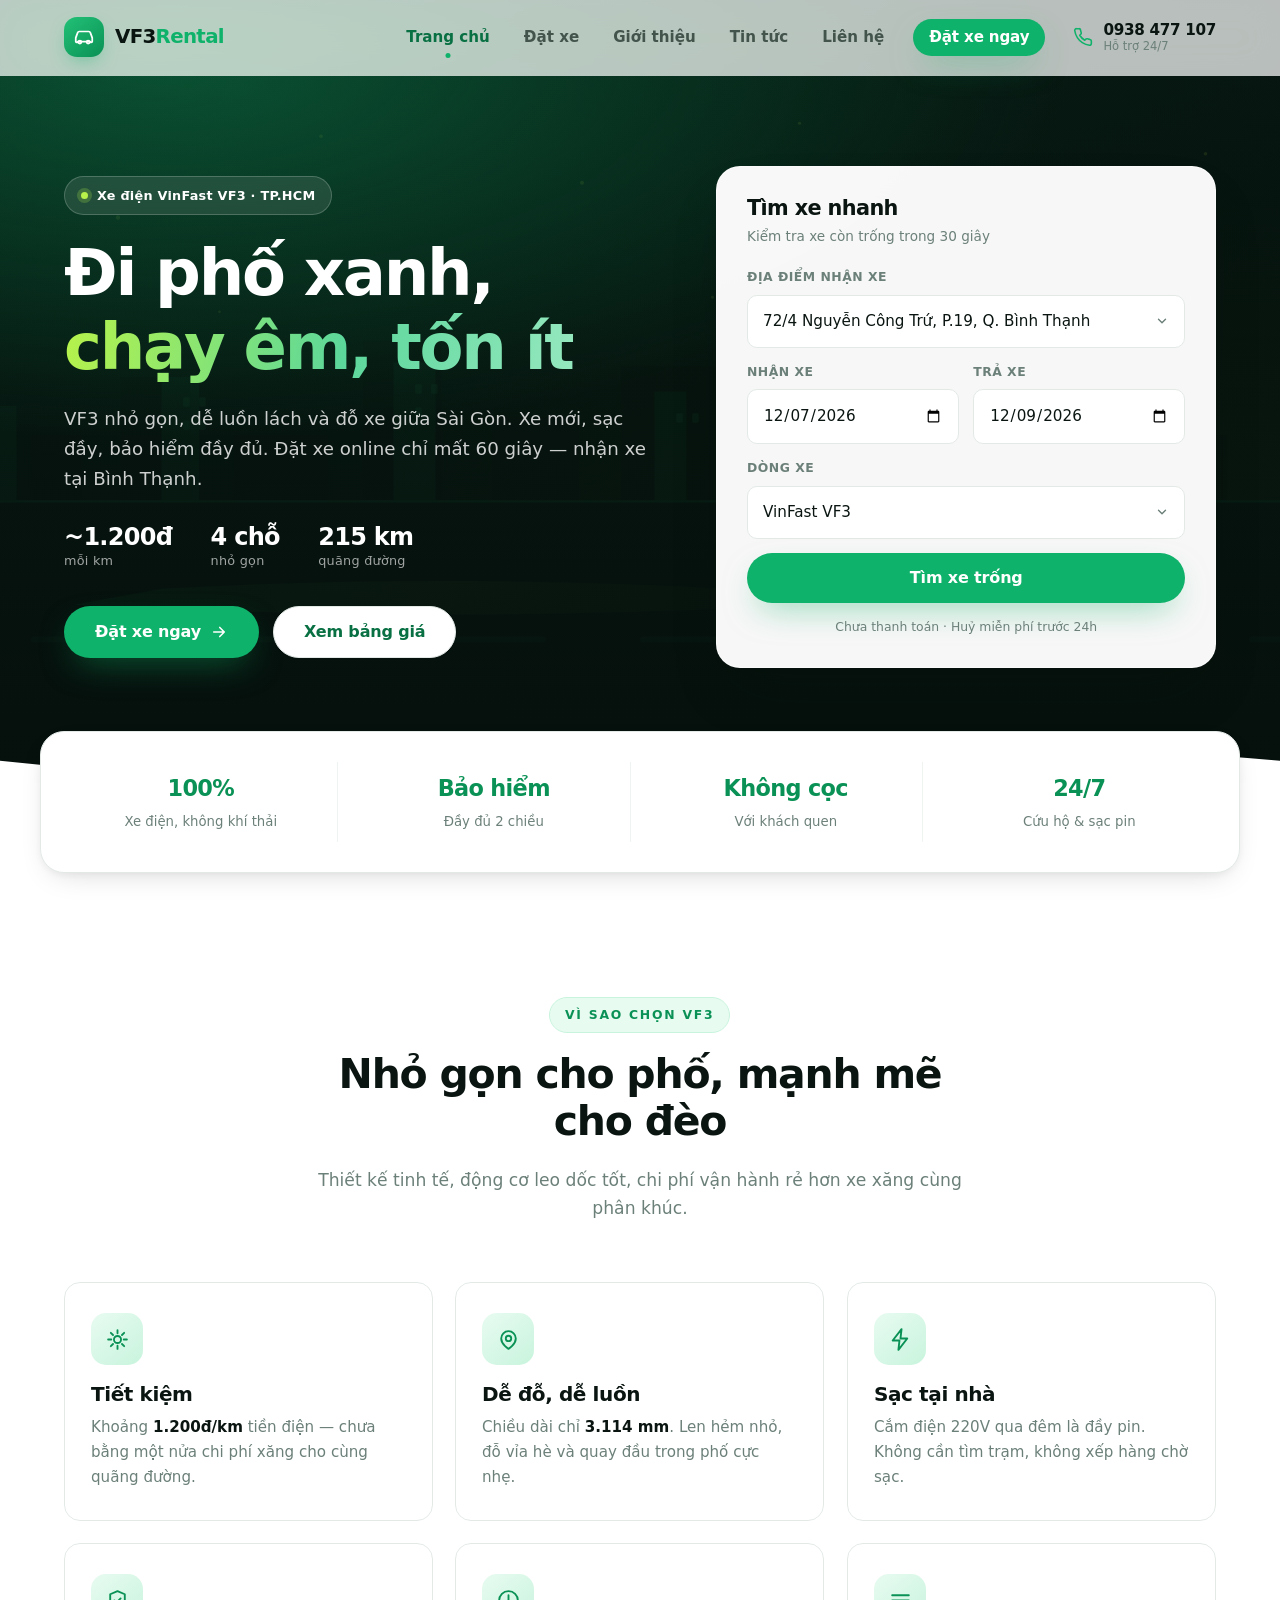
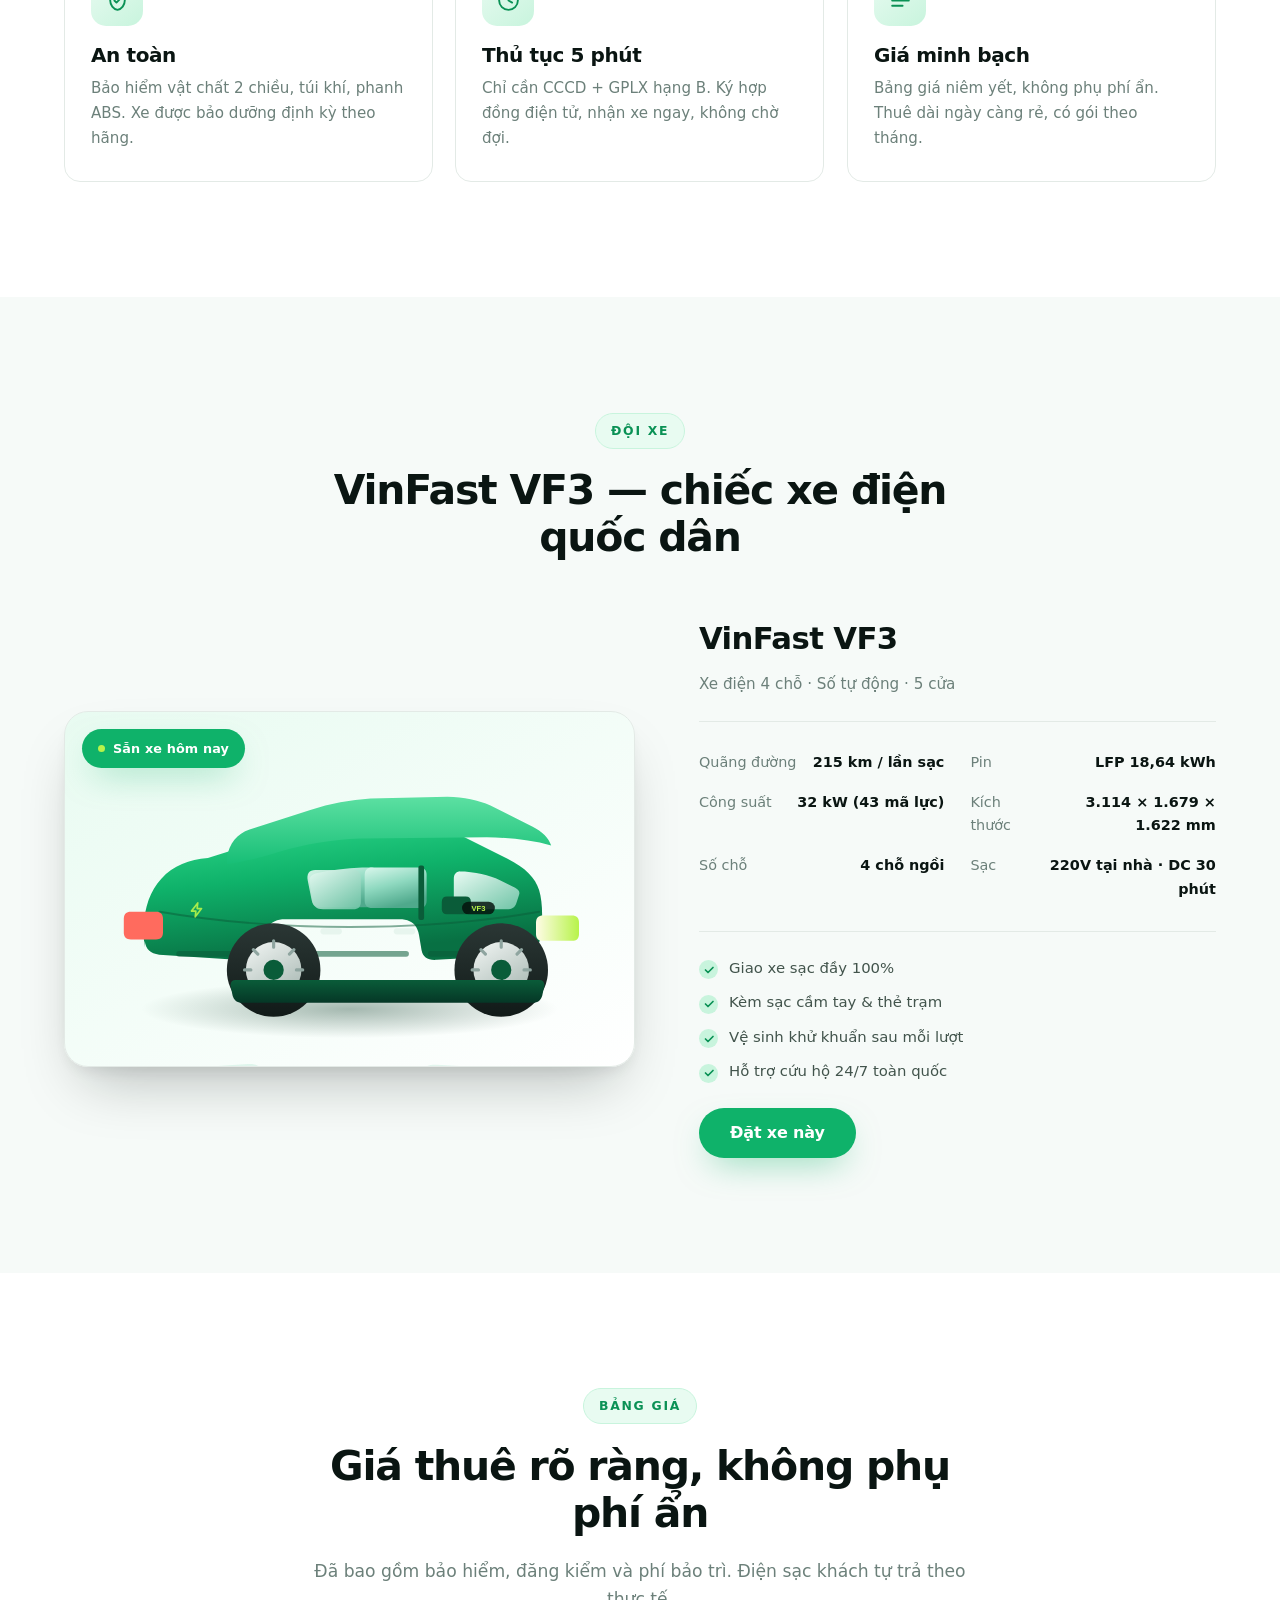
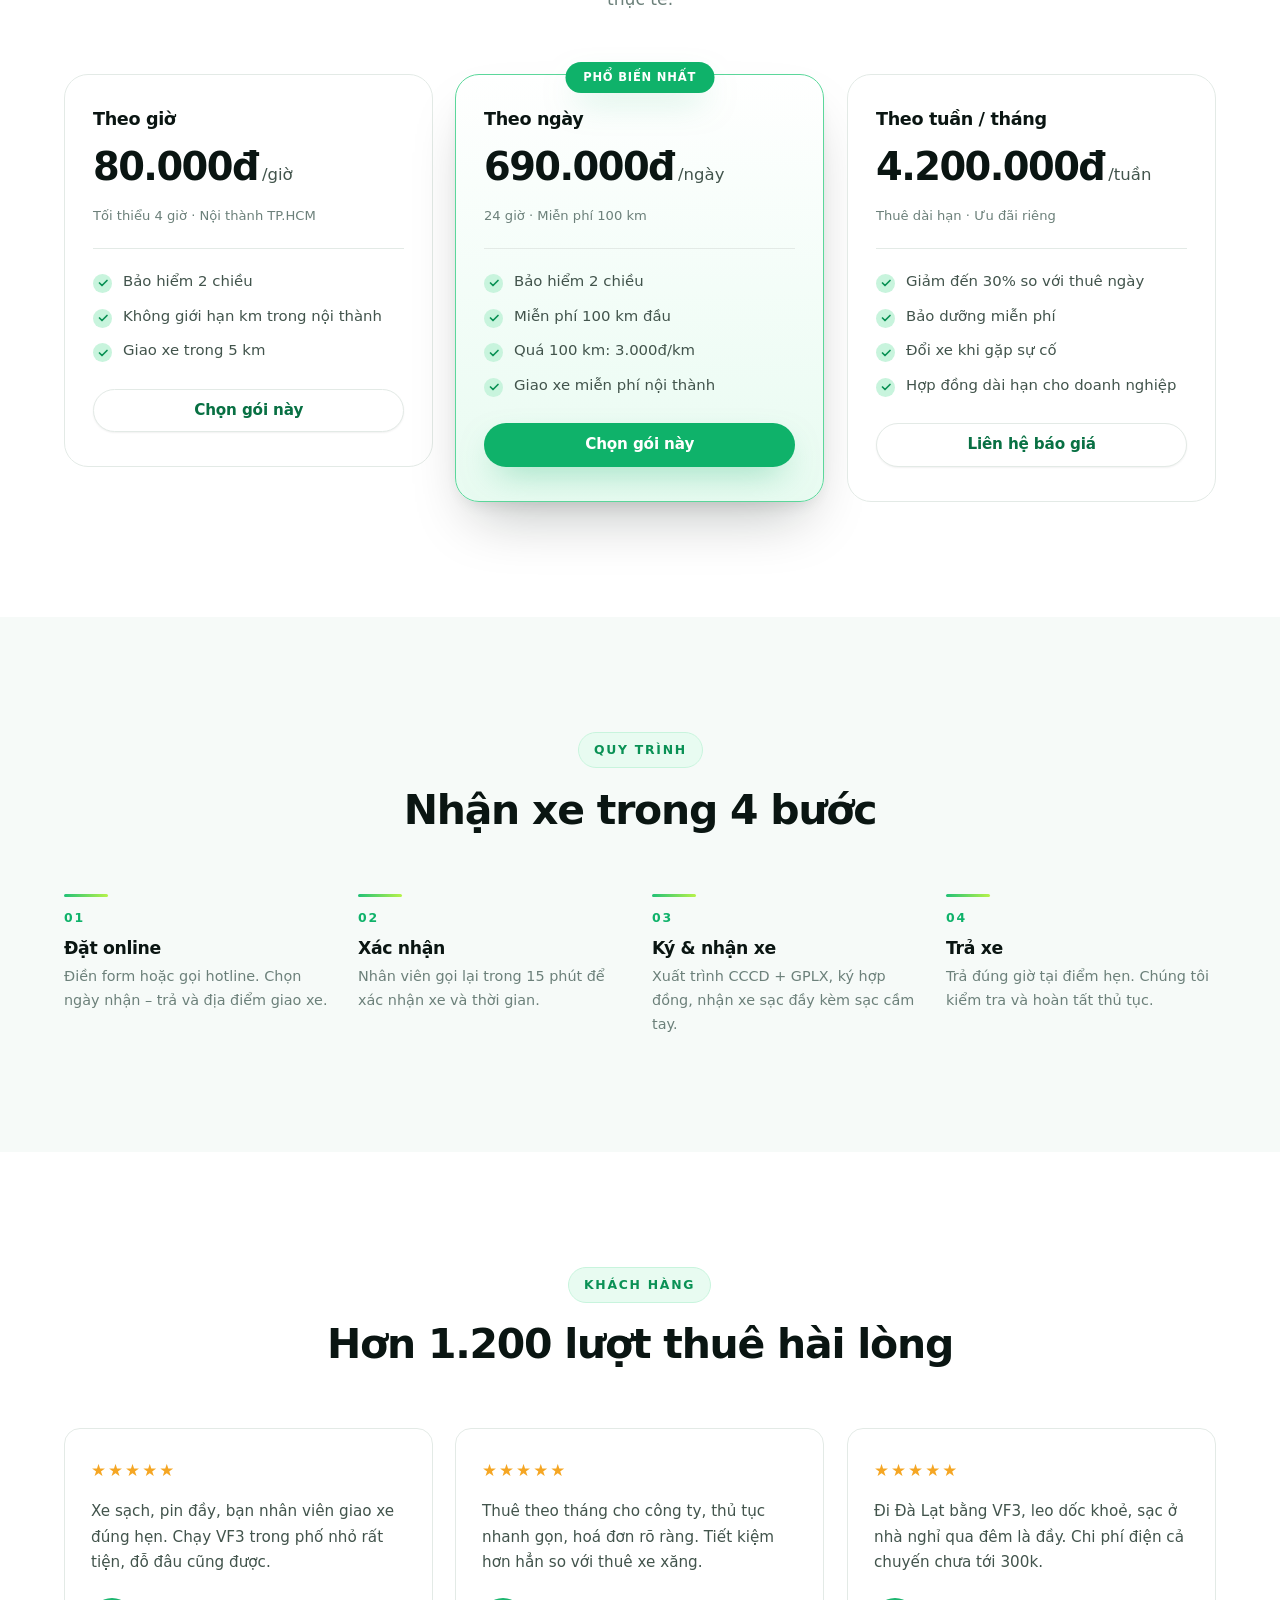
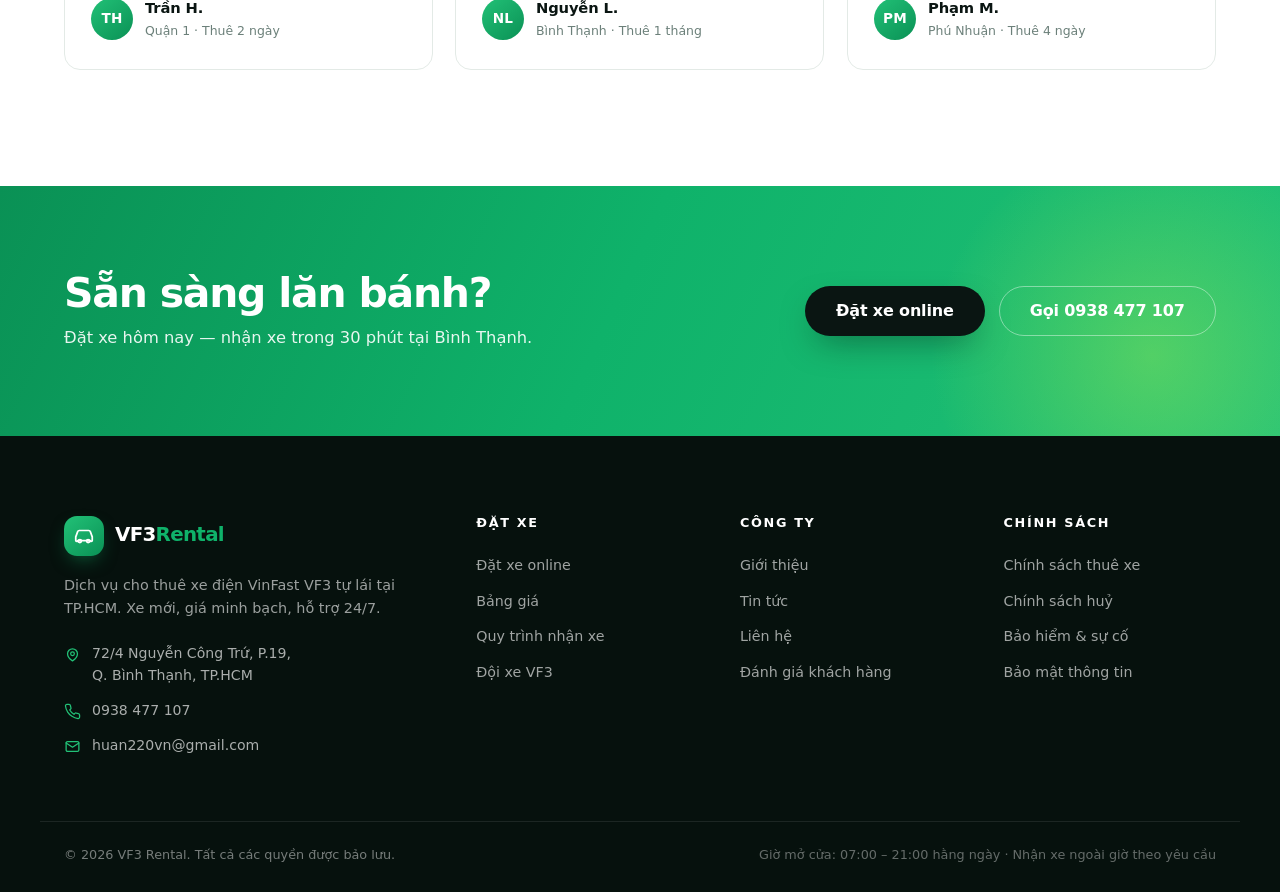
==== index.html @ 6d42016e "VF3 Rental - website cho thue xe dien VinFast VF3" ====
<!DOCTYPE html>
<html lang="vi">
<head>
<meta charset="UTF-8">
<meta name="viewport" content="width=device-width, initial-scale=1.0">
<title>VF3 Rental — Cho thuê xe điện VinFast VF3 | Bình Thạnh, TP.HCM</title>
<meta name="description" content="Cho thuê xe điện VinFast VF3 tại TP.HCM. Tự lái linh hoạt, giá minh bạch, xe mới, sạc đầy. Đặt xe online 60 giây. Hotline 0938 477 107.">
<meta name="theme-color" content="#0FB26A">
<meta property="og:title" content="VF3 Rental — Cho thuê xe điện VinFast VF3">
<meta property="og:description" content="Tự lái linh hoạt · Giá minh bạch · Xe mới sạc đầy. Đặt online 60 giây.">
<meta property="og:type" content="website">
<link rel="icon" href="assets/img/favicon.svg" type="image/svg+xml">
<link rel="stylesheet" href="assets/css/style.css">
</head>
<body>
<div class="scroll-progress" id="scrollProgress"></div>

<!-- ===================== HEADER ===================== -->
<header class="site-header" id="siteHeader">
  <div class="wrap header-inner">
    <a class="brand" href="index.html" aria-label="VF3 Rental - trang chủ">
      <span class="brand-mark" aria-hidden="true">
        <svg viewBox="0 0 24 24" fill="none" stroke="currentColor" stroke-width="1.9" stroke-linecap="round" stroke-linejoin="round">
          <path d="M5 17h14M3 13l2-5.5A2 2 0 0 1 6.9 6h10.2a2 2 0 0 1 1.9 1.5L21 13v4a1 1 0 0 1-1 1h-1.5M3 13v4a1 1 0 0 0 1 1h1.5"/>
          <circle cx="7.5" cy="17.5" r="1.6"/><circle cx="16.5" cy="17.5" r="1.6"/>
        </svg>
      </span>
      <span class="brand-text">VF3<span>Rental</span></span>
    </a>

    <nav class="nav" id="nav" aria-label="Điều hướng chính">
      <a href="index.html" class="is-active">Trang chủ</a>
      <a href="dat-xe.html">Đặt xe</a>
      <a href="gioi-thieu.html">Giới thiệu</a>
      <a href="tin-tuc.html">Tin tức</a>
      <a href="lien-he.html">Liên hệ</a>
      <a href="dat-xe.html" class="btn btn-primary btn-sm nav-cta">Đặt xe ngay</a>
    </nav>

    <div class="header-actions">
      <a class="hotline" href="tel:0938477107">
        <svg viewBox="0 0 24 24" fill="none" stroke="currentColor" stroke-width="1.9" stroke-linecap="round" stroke-linejoin="round" aria-hidden="true"><path d="M22 16.9v3a2 2 0 0 1-2.2 2 19.8 19.8 0 0 1-8.6-3.1 19.5 19.5 0 0 1-6-6A19.8 19.8 0 0 1 2.1 4.2 2 2 0 0 1 4.1 2h3a2 2 0 0 1 2 1.7c.1 1 .4 1.9.7 2.8a2 2 0 0 1-.5 2.1L8.1 9.9a16 16 0 0 0 6 6l1.3-1.3a2 2 0 0 1 2.1-.4c.9.3 1.8.6 2.8.7a2 2 0 0 1 1.7 2Z"/></svg>
        <span><b>0938 477 107</b><small>Hỗ trợ 24/7</small></span>
      </a>
      <button class="burger" id="burger" aria-label="Mở menu" aria-expanded="false" aria-controls="nav">
        <span></span><span></span><span></span>
      </button>
    </div>
  </div>
</header>

<main>
<!-- ===================== HERO ===================== -->
<section class="hero">
  <div class="hero-bg" aria-hidden="true">
    <img src="assets/img/hero.svg" alt="" width="1920" height="1080">
    <span class="hero-overlay"></span>
  </div>

  <div class="wrap hero-inner">
    <div class="hero-copy">
      <span class="pill reveal">
        <span class="dot"></span> Xe điện VinFast VF3 · TP.HCM
      </span>
      <h1 class="reveal" data-delay="1">
        Đi phố xanh,<br><span class="grad">chạy êm, tốn ít</span>
      </h1>
      <p class="lead reveal" data-delay="2">
        VF3 nhỏ gọn, dễ luồn lách và đỗ xe giữa Sài Gòn. Xe mới, sạc đầy, bảo hiểm đầy đủ.
        Đặt xe online chỉ mất 60 giây — nhận xe tại Bình Thạnh.
      </p>

      <ul class="hero-facts reveal" data-delay="3">
        <li><strong>~1.200đ</strong><span>mỗi km</span></li>
        <li><strong>4 chỗ</strong><span>nhỏ gọn</span></li>
        <li><strong>215 km</strong><span>quãng đường</span></li>
      </ul>

      <div class="hero-cta reveal" data-delay="4">
        <a href="dat-xe.html" class="btn btn-primary btn-lg">
          Đặt xe ngay
          <svg viewBox="0 0 24 24" fill="none" stroke="currentColor" stroke-width="2.2" stroke-linecap="round" stroke-linejoin="round" aria-hidden="true"><path d="M5 12h14M13 6l6 6-6 6"/></svg>
        </a>
        <a href="#bang-gia" class="btn btn-ghost btn-lg">Xem bảng giá</a>
      </div>
    </div>

    <!-- Booking nhanh -->
    <form class="quick-book reveal" data-delay="3" id="quickBook" novalidate>
      <h2>Tìm xe nhanh</h2>
      <p class="qb-sub">Kiểm tra xe còn trống trong 30 giây</p>

      <label class="field">
        <span>Địa điểm nhận xe</span>
        <select name="diaDiem" required>
          <option value="72/4 Nguyễn Công Trứ, P.19, Q. Bình Thạnh">72/4 Nguyễn Công Trứ, P.19, Q. Bình Thạnh</option>
          <option value="Giao xe tận nơi (nội thành TP.HCM)">Giao xe tận nơi (nội thành TP.HCM)</option>
          <option value="Sân bay Tân Sơn Nhất">Sân bay Tân Sơn Nhất</option>
        </select>
      </label>

      <div class="field-row">
        <label class="field">
          <span>Nhận xe</span>
          <input type="date" name="ngayNhan" required>
        </label>
        <label class="field">
          <span>Trả xe</span>
          <input type="date" name="ngayTra" required>
        </label>
      </div>

      <label class="field">
        <span>Dòng xe</span>
        <select name="dongXe">
          <option>VinFast VF3</option>
        </select>
      </label>

      <button class="btn btn-primary btn-block btn-lg" type="submit">
        Tìm xe trống
      </button>
      <p class="qb-note">Chưa thanh toán · Huỷ miễn phí trước 24h</p>
    </form>
  </div>

  <div class="hero-wave" aria-hidden="true">
    <svg viewBox="0 0 1440 90" preserveAspectRatio="none"><path d="M0 60c240 30 480 30 720 6s480-30 720-6v30H0Z" fill="var(--bg)"/></svg>
  </div>
</section>

<!-- ===================== TRUST BAR ===================== -->
<section class="trustbar">
  <div class="wrap trust-grid">
    <div class="trust reveal"><b>100%</b><span>Xe điện, không khí thải</span></div>
    <div class="trust reveal" data-delay="1"><b>Bảo hiểm</b><span>Đầy đủ 2 chiều</span></div>
    <div class="trust reveal" data-delay="2"><b>Không cọc</b><span>Với khách quen</span></div>
    <div class="trust reveal" data-delay="3"><b>24/7</b><span>Cứu hộ &amp; sạc pin</span></div>
  </div>
</section>

<!-- ===================== ƯU ĐIỂM ===================== -->
<section class="section" id="uu-diem">
  <div class="wrap">
    <header class="sec-head">
      <span class="eyebrow reveal">Vì sao chọn VF3</span>
      <h2 class="reveal" data-delay="1">Nhỏ gọn cho phố, mạnh mẽ cho đèo</h2>
      <p class="reveal" data-delay="2">Thiết kế tinh tế, động cơ leo dốc tốt, chi phí vận hành rẻ hơn xe xăng cùng phân khúc.</p>
    </header>

    <div class="cards-3">
      <article class="card reveal">
        <span class="card-ico">
          <svg viewBox="0 0 24 24" fill="none" stroke="currentColor" stroke-width="1.8" stroke-linecap="round" stroke-linejoin="round"><path d="M12 3v3M12 18v3M5.6 5.6l2.1 2.1M16.3 16.3l2.1 2.1M3 12h3M18 12h3M5.6 18.4l2.1-2.1M16.3 7.7l2.1-2.1"/><circle cx="12" cy="12" r="3.4"/></svg>
        </span>
        <h3>Tiết kiệm</h3>
        <p>Khoảng <b>1.200đ/km</b> tiền điện — chưa bằng một nửa chi phí xăng cho cùng quãng đường.</p>
      </article>

      <article class="card reveal" data-delay="1">
        <span class="card-ico">
          <svg viewBox="0 0 24 24" fill="none" stroke="currentColor" stroke-width="1.8" stroke-linecap="round" stroke-linejoin="round"><path d="M12 21s-7-4.4-7-10a7 7 0 0 1 14 0c0 5.6-7 10-7 10Z"/><circle cx="12" cy="11" r="2.6"/></svg>
        </span>
        <h3>Dễ đỗ, dễ luồn</h3>
        <p>Chiều dài chỉ <b>3.114 mm</b>. Len hẻm nhỏ, đỗ vỉa hè và quay đầu trong phố cực nhẹ.</p>
      </article>

      <article class="card reveal" data-delay="2">
        <span class="card-ico">
          <svg viewBox="0 0 24 24" fill="none" stroke="currentColor" stroke-width="1.8" stroke-linecap="round" stroke-linejoin="round"><path d="M13 2 4.5 13H11l-1 9 8.5-11H12l1-9Z"/></svg>
        </span>
        <h3>Sạc tại nhà</h3>
        <p>Cắm điện 220V qua đêm là đầy pin. Không cần tìm trạm, không xếp hàng chờ sạc.</p>
      </article>

      <article class="card reveal">
        <span class="card-ico">
          <svg viewBox="0 0 24 24" fill="none" stroke="currentColor" stroke-width="1.8" stroke-linecap="round" stroke-linejoin="round"><path d="M12 3l7 3v6c0 4.4-3 8.2-7 9-4-.8-7-4.6-7-9V6l7-3Z"/><path d="m9 12 2 2 4-4"/></svg>
        </span>
        <h3>An toàn</h3>
        <p>Bảo hiểm vật chất 2 chiều, túi khí, phanh ABS. Xe được bảo dưỡng định kỳ theo hãng.</p>
      </article>

      <article class="card reveal" data-delay="1">
        <span class="card-ico">
          <svg viewBox="0 0 24 24" fill="none" stroke="currentColor" stroke-width="1.8" stroke-linecap="round" stroke-linejoin="round"><circle cx="12" cy="12" r="9"/><path d="M12 7v5l3.5 2"/></svg>
        </span>
        <h3>Thủ tục 5 phút</h3>
        <p>Chỉ cần CCCD + GPLX hạng B. Ký hợp đồng điện tử, nhận xe ngay, không chờ đợi.</p>
      </article>

      <article class="card reveal" data-delay="2">
        <span class="card-ico">
          <svg viewBox="0 0 24 24" fill="none" stroke="currentColor" stroke-width="1.8" stroke-linecap="round" stroke-linejoin="round"><path d="M4 7h16M4 12h16M4 17h10"/></svg>
        </span>
        <h3>Giá minh bạch</h3>
        <p>Bảng giá niêm yết, không phụ phí ẩn. Thuê dài ngày càng rẻ, có gói theo tháng.</p>
      </article>
    </div>
  </div>
</section>

<!-- ===================== XE ===================== -->
<section class="section section-alt" id="xe">
  <div class="wrap">
    <header class="sec-head">
      <span class="eyebrow reveal">Đội xe</span>
      <h2 class="reveal" data-delay="1">VinFast VF3 — chiếc xe điện quốc dân</h2>
    </header>

    <div class="car-showcase">
      <div class="car-visual reveal">
        <img src="assets/img/vf3.svg" alt="Xe điện VinFast VF3" width="900" height="560">
        <span class="car-badge">Sẵn xe hôm nay</span>
      </div>

      <div class="car-info reveal" data-delay="1">
        <h3>VinFast VF3</h3>
        <p class="car-sub">Xe điện 4 chỗ · Số tự động · 5 cửa</p>

        <dl class="specs">
          <div><dt>Quãng đường</dt><dd>215 km / lần sạc</dd></div>
          <div><dt>Pin</dt><dd>LFP 18,64 kWh</dd></div>
          <div><dt>Công suất</dt><dd>32 kW (43 mã lực)</dd></div>
          <div><dt>Kích thước</dt><dd>3.114 × 1.679 × 1.622 mm</dd></div>
          <div><dt>Số chỗ</dt><dd>4 chỗ ngồi</dd></div>
          <div><dt>Sạc</dt><dd>220V tại nhà · DC 30 phút</dd></div>
        </dl>

        <ul class="ticks">
          <li>Giao xe sạc đầy 100%</li>
          <li>Kèm sạc cầm tay &amp; thẻ trạm</li>
          <li>Vệ sinh khử khuẩn sau mỗi lượt</li>
          <li>Hỗ trợ cứu hộ 24/7 toàn quốc</li>
        </ul>

        <a href="dat-xe.html" class="btn btn-primary btn-lg">Đặt xe này</a>
      </div>
    </div>
  </div>
</section>

<!-- ===================== BẢNG GIÁ ===================== -->
<section class="section" id="bang-gia">
  <div class="wrap">
    <header class="sec-head">
      <span class="eyebrow reveal">Bảng giá</span>
      <h2 class="reveal" data-delay="1">Giá thuê rõ ràng, không phụ phí ẩn</h2>
      <p class="reveal" data-delay="2">Đã bao gồm bảo hiểm, đăng kiểm và phí bảo trì. Điện sạc khách tự trả theo thực tế.</p>
    </header>

    <div class="pricing">
      <article class="price-card reveal">
        <h3>Theo giờ</h3>
        <p class="price"><span>80.000đ</span>/giờ</p>
        <p class="price-note">Tối thiểu 4 giờ · Nội thành TP.HCM</p>
        <ul class="ticks">
          <li>Bảo hiểm 2 chiều</li>
          <li>Không giới hạn km trong nội thành</li>
          <li>Giao xe trong 5 km</li>
        </ul>
        <a href="dat-xe.html" class="btn btn-ghost btn-block">Chọn gói này</a>
      </article>

      <article class="price-card price-card--hot reveal" data-delay="1">
        <span class="ribbon">Phổ biến nhất</span>
        <h3>Theo ngày</h3>
        <p class="price"><span>690.000đ</span>/ngày</p>
        <p class="price-note">24 giờ · Miễn phí 100 km</p>
        <ul class="ticks">
          <li>Bảo hiểm 2 chiều</li>
          <li>Miễn phí 100 km đầu</li>
          <li>Quá 100 km: 3.000đ/km</li>
          <li>Giao xe miễn phí nội thành</li>
        </ul>
        <a href="dat-xe.html" class="btn btn-primary btn-block">Chọn gói này</a>
      </article>

      <article class="price-card reveal" data-delay="2">
        <h3>Theo tuần / tháng</h3>
        <p class="price"><span>4.200.000đ</span>/tuần</p>
        <p class="price-note">Thuê dài hạn · Ưu đãi riêng</p>
        <ul class="ticks">
          <li>Giảm đến 30% so với thuê ngày</li>
          <li>Bảo dưỡng miễn phí</li>
          <li>Đổi xe khi gặp sự cố</li>
          <li>Hợp đồng dài hạn cho doanh nghiệp</li>
        </ul>
        <a href="lien-he.html" class="btn btn-ghost btn-block">Liên hệ báo giá</a>
      </article>
    </div>
  </div>
</section>

<!-- ===================== QUY TRÌNH ===================== -->
<section class="section section-alt" id="quy-trinh">
  <div class="wrap">
    <header class="sec-head">
      <span class="eyebrow reveal">Quy trình</span>
      <h2 class="reveal" data-delay="1">Nhận xe trong 4 bước</h2>
    </header>

    <ol class="steps">
      <li class="reveal"><span class="step-n">01</span><h3>Đặt online</h3><p>Điền form hoặc gọi hotline. Chọn ngày nhận – trả và địa điểm giao xe.</p></li>
      <li class="reveal" data-delay="1"><span class="step-n">02</span><h3>Xác nhận</h3><p>Nhân viên gọi lại trong 15 phút để xác nhận xe và thời gian.</p></li>
      <li class="reveal" data-delay="2"><span class="step-n">03</span><h3>Ký &amp; nhận xe</h3><p>Xuất trình CCCD + GPLX, ký hợp đồng, nhận xe sạc đầy kèm sạc cầm tay.</p></li>
      <li class="reveal" data-delay="3"><span class="step-n">04</span><h3>Trả xe</h3><p>Trả đúng giờ tại điểm hẹn. Chúng tôi kiểm tra và hoàn tất thủ tục.</p></li>
    </ol>
  </div>
</section>

<!-- ===================== ĐÁNH GIÁ ===================== -->
<section class="section" id="danh-gia">
  <div class="wrap">
    <header class="sec-head">
      <span class="eyebrow reveal">Khách hàng</span>
      <h2 class="reveal" data-delay="1">Hơn 1.200 lượt thuê hài lòng</h2>
    </header>

    <div class="reviews">
      <figure class="review reveal">
        <div class="stars" aria-label="5 trên 5 sao">★★★★★</div>
        <blockquote>Xe sạch, pin đầy, bạn nhân viên giao xe đúng hẹn. Chạy VF3 trong phố nhỏ rất tiện, đỗ đâu cũng được.</blockquote>
        <figcaption><span class="av">TH</span><span><b>Trần H.</b><small>Quận 1 · Thuê 2 ngày</small></span></figcaption>
      </figure>

      <figure class="review reveal" data-delay="1">
        <div class="stars" aria-label="5 trên 5 sao">★★★★★</div>
        <blockquote>Thuê theo tháng cho công ty, thủ tục nhanh gọn, hoá đơn rõ ràng. Tiết kiệm hơn hẳn so với thuê xe xăng.</blockquote>
        <figcaption><span class="av">NL</span><span><b>Nguyễn L.</b><small>Bình Thạnh · Thuê 1 tháng</small></span></figcaption>
      </figure>

      <figure class="review reveal" data-delay="2">
        <div class="stars" aria-label="5 trên 5 sao">★★★★★</div>
        <blockquote>Đi Đà Lạt bằng VF3, leo dốc khoẻ, sạc ở nhà nghỉ qua đêm là đầy. Chi phí điện cả chuyến chưa tới 300k.</blockquote>
        <figcaption><span class="av">PM</span><span><b>Phạm M.</b><small>Phú Nhuận · Thuê 4 ngày</small></span></figcaption>
      </figure>
    </div>
  </div>
</section>

<!-- ===================== CTA ===================== -->
<section class="cta-band">
  <div class="wrap cta-inner">
    <div class="reveal">
      <h2>Sẵn sàng lăn bánh?</h2>
      <p>Đặt xe hôm nay — nhận xe trong 30 phút tại Bình Thạnh.</p>
    </div>
    <div class="cta-buttons reveal" data-delay="1">
      <a href="dat-xe.html" class="btn btn-dark btn-lg">Đặt xe online</a>
      <a href="tel:0938477107" class="btn btn-outline-light btn-lg">Gọi 0938 477 107</a>
    </div>
  </div>
</section>
</main>

<!-- ===================== FOOTER ===================== -->
<footer class="site-footer">
  <div class="wrap footer-grid">
    <div class="f-brand">
      <a class="brand brand--light" href="index.html">
        <span class="brand-mark" aria-hidden="true">
          <svg viewBox="0 0 24 24" fill="none" stroke="currentColor" stroke-width="1.9" stroke-linecap="round" stroke-linejoin="round">
            <path d="M5 17h14M3 13l2-5.5A2 2 0 0 1 6.9 6h10.2a2 2 0 0 1 1.9 1.5L21 13v4a1 1 0 0 1-1 1h-1.5M3 13v4a1 1 0 0 0 1 1h1.5"/>
            <circle cx="7.5" cy="17.5" r="1.6"/><circle cx="16.5" cy="17.5" r="1.6"/>
          </svg>
        </span>
        <span class="brand-text">VF3<span>Rental</span></span>
      </a>
      <p>Dịch vụ cho thuê xe điện VinFast VF3 tự lái tại TP.HCM. Xe mới, giá minh bạch, hỗ trợ 24/7.</p>

      <ul class="f-contact">
        <li>
          <svg viewBox="0 0 24 24" fill="none" stroke="currentColor" stroke-width="1.8" stroke-linecap="round" stroke-linejoin="round" aria-hidden="true"><path d="M12 21s-7-4.4-7-10a7 7 0 0 1 14 0c0 5.6-7 10-7 10Z"/><circle cx="12" cy="11" r="2.6"/></svg>
          <span>72/4 Nguyễn Công Trứ, P.19,<br>Q. Bình Thạnh, TP.HCM</span>
        </li>
        <li>
          <svg viewBox="0 0 24 24" fill="none" stroke="currentColor" stroke-width="1.8" stroke-linecap="round" stroke-linejoin="round" aria-hidden="true"><path d="M22 16.9v3a2 2 0 0 1-2.2 2 19.8 19.8 0 0 1-8.6-3.1 19.5 19.5 0 0 1-6-6A19.8 19.8 0 0 1 2.1 4.2 2 2 0 0 1 4.1 2h3a2 2 0 0 1 2 1.7c.1 1 .4 1.9.7 2.8a2 2 0 0 1-.5 2.1L8.1 9.9a16 16 0 0 0 6 6l1.3-1.3a2 2 0 0 1 2.1-.4c.9.3 1.8.6 2.8.7a2 2 0 0 1 1.7 2Z"/></svg>
          <a href="tel:0938477107">0938 477 107</a>
        </li>
        <li>
          <svg viewBox="0 0 24 24" fill="none" stroke="currentColor" stroke-width="1.8" stroke-linecap="round" stroke-linejoin="round" aria-hidden="true"><rect x="3" y="5" width="18" height="14" rx="2"/><path d="m3 7 9 6 9-6"/></svg>
          <a href="mailto:huan220vn@gmail.com">huan220vn@gmail.com</a>
        </li>
      </ul>
    </div>

    <nav class="f-col" aria-label="Đặt xe">
      <h4>Đặt xe</h4>
      <a href="dat-xe.html">Đặt xe online</a>
      <a href="#bang-gia">Bảng giá</a>
      <a href="#quy-trinh">Quy trình nhận xe</a>
      <a href="#xe">Đội xe VF3</a>
    </nav>

    <nav class="f-col" aria-label="Công ty">
      <h4>Công ty</h4>
      <a href="gioi-thieu.html">Giới thiệu</a>
      <a href="tin-tuc.html">Tin tức</a>
      <a href="lien-he.html">Liên hệ</a>
      <a href="index.html#danh-gia">Đánh giá khách hàng</a>
    </nav>

    <nav class="f-col" aria-label="Chính sách">
      <h4>Chính sách</h4>
      <a href="chinh-sach.html#thue">Chính sách thuê xe</a>
      <a href="chinh-sach.html#huy">Chính sách huỷ</a>
      <a href="chinh-sach.html#bao-hiem">Bảo hiểm &amp; sự cố</a>
      <a href="chinh-sach.html#bao-mat">Bảo mật thông tin</a>
    </nav>
  </div>

  <div class="wrap footer-bottom">
    <p>© <span id="year"></span> VF3 Rental. Tất cả các quyền được bảo lưu.</p>
    <p class="f-hours">Giờ mở cửa: 07:00 – 21:00 hằng ngày · Nhận xe ngoài giờ theo yêu cầu</p>
  </div>
</footer>

<!-- Nút gọi nổi trên mobile -->
<a class="fab-call" href="tel:0938477107" aria-label="Gọi hotline 0938 477 107">
  <svg viewBox="0 0 24 24" fill="none" stroke="currentColor" stroke-width="2" stroke-linecap="round" stroke-linejoin="round"><path d="M22 16.9v3a2 2 0 0 1-2.2 2 19.8 19.8 0 0 1-8.6-3.1 19.5 19.5 0 0 1-6-6A19.8 19.8 0 0 1 2.1 4.2 2 2 0 0 1 4.1 2h3a2 2 0 0 1 2 1.7c.1 1 .4 1.9.7 2.8a2 2 0 0 1-.5 2.1L8.1 9.9a16 16 0 0 0 6 6l1.3-1.3a2 2 0 0 1 2.1-.4c.9.3 1.8.6 2.8.7a2 2 0 0 1 1.7 2Z"/></svg>
</a>

<script src="assets/js/config.js"></script>
<script src="assets/js/app.js"></script>
</body>
</html>
---- assets/css/style.css ----
/* ==========================================================================
   VF3 Rental — Design System
   Tác giả: VF3 Rental
   Phong cách: hiện đại, tối giản, xanh điện, chuyển động mượt
   ========================================================================== */

/* ---------- 1. Tokens ---------- */
:root{
  /* Màu thương hiệu */
  --green-50:#E8FBF1;
  --green-100:#C8F4DD;
  --green-200:#95E8BE;
  --green-300:#5CD79B;
  --green-400:#22C177;
  --green-500:#0FB26A;   /* primary */
  --green-600:#0A9155;
  --green-700:#087043;
  --green-800:#065434;
  --green-900:#043A24;

  --lime:#B7F34A;

  /* Trung tính */
  --ink:#0A1512;
  --ink-2:#122019;
  --body:#42544C;
  --muted:#6C807A;
  --line:#E3EAE6;
  --line-2:#EFF4F1;
  --bg:#FFFFFF;
  --bg-alt:#F6FAF8;
  --bg-deep:#06110D;

  /* Hệ thống */
  --radius-sm:10px;
  --radius:16px;
  --radius-lg:24px;
  --radius-xl:32px;
  --radius-pill:999px;

  --shadow-xs:0 1px 2px rgba(6,17,13,.06);
  --shadow-sm:0 2px 8px rgba(6,17,13,.06), 0 1px 2px rgba(6,17,13,.04);
  --shadow:0 10px 30px -12px rgba(6,17,13,.18), 0 2px 8px rgba(6,17,13,.05);
  --shadow-lg:0 30px 60px -20px rgba(6,17,13,.28), 0 8px 20px -8px rgba(6,17,13,.12);
  --shadow-green:0 14px 34px -12px rgba(15,178,106,.5);

  --wrap:1200px;
  --header-h:76px;

  --ease:cubic-bezier(.22,.61,.36,1);
  --ease-out:cubic-bezier(.16,1,.3,1);

  --font:"Inter","Segoe UI",system-ui,-apple-system,"Helvetica Neue",Arial,sans-serif;
}

/* ---------- 2. Reset ---------- */
*,*::before,*::after{box-sizing:border-box}
html{-webkit-text-size-adjust:100%;scroll-behavior:smooth;scroll-padding-top:calc(var(--header-h) + 20px)}
body{
  margin:0;
  font-family:var(--font);
  font-size:16.5px;
  line-height:1.65;
  color:var(--body);
  background:var(--bg);
  -webkit-font-smoothing:antialiased;
  text-rendering:optimizeLegibility;
  overflow-x:hidden;
}
img,svg,video{max-width:100%;display:block;height:auto}
a{color:inherit;text-decoration:none}
button,input,select,textarea{font:inherit;color:inherit}
h1,h2,h3,h4{
  color:var(--ink);
  line-height:1.15;
  letter-spacing:-.022em;
  margin:0 0 .5em;
  font-weight:800;
}
h1{font-size:clamp(2.3rem,5.2vw,4rem);letter-spacing:-.035em}
h2{font-size:clamp(1.7rem,3.2vw,2.6rem);letter-spacing:-.03em}
h3{font-size:1.25rem;letter-spacing:-.02em}
p{margin:0 0 1em}
ul,ol{margin:0;padding:0;list-style:none}
::selection{background:var(--green-200);color:var(--green-900)}
:focus-visible{outline:3px solid var(--green-400);outline-offset:3px;border-radius:6px}

/* ---------- 3. Layout ---------- */
.wrap{width:100%;max-width:var(--wrap);margin-inline:auto;padding-inline:24px}
.section{padding:clamp(64px,9vw,120px) 0}
.section-alt{background:var(--bg-alt)}
.sec-head{max-width:660px;margin:0 auto clamp(36px,5vw,60px);text-align:center}
.sec-head p{font-size:1.075rem;color:var(--muted);margin:0}
.eyebrow{
  display:inline-block;font-size:.775rem;font-weight:800;letter-spacing:.14em;
  text-transform:uppercase;color:var(--green-600);
  background:var(--green-50);border:1px solid var(--green-100);
  padding:7px 15px;border-radius:var(--radius-pill);margin-bottom:18px;
}

/* ---------- 4. Buttons ---------- */
.btn{
  --btn-bg:var(--green-500); --btn-fg:#fff;
  display:inline-flex;align-items:center;justify-content:center;gap:9px;
  padding:13px 24px;border:1.5px solid transparent;border-radius:var(--radius-pill);
  background:var(--btn-bg);color:var(--btn-fg);
  font-weight:700;font-size:.95rem;letter-spacing:-.01em;line-height:1;
  cursor:pointer;white-space:nowrap;
  transition:transform .22s var(--ease),box-shadow .22s var(--ease),background .22s var(--ease),border-color .22s var(--ease),color .22s var(--ease);
  box-shadow:var(--shadow-green);
}
.btn svg{width:18px;height:18px;flex:none}
.btn:hover{transform:translateY(-2px);box-shadow:0 18px 40px -14px rgba(15,178,106,.62)}
.btn:active{transform:translateY(0)}
.btn-primary:hover{background:var(--green-600)}
.btn-lg{padding:16px 30px;font-size:1rem}
.btn-sm{padding:10px 18px;font-size:.875rem}
.btn-block{width:100%}
.btn-ghost{
  background:#fff;color:var(--green-700);border-color:var(--line);
  box-shadow:var(--shadow-xs);
}
.btn-ghost:hover{background:var(--green-50);border-color:var(--green-200);color:var(--green-800);box-shadow:var(--shadow-sm)}
.btn-dark{background:var(--ink);color:#fff;box-shadow:0 14px 34px -12px rgba(6,17,13,.5)}
.btn-dark:hover{background:var(--ink-2)}
.btn-outline-light{background:transparent;color:#fff;border-color:rgba(255,255,255,.42);box-shadow:none}
.btn-outline-light:hover{background:rgba(255,255,255,.12);border-color:#fff;box-shadow:none}

/* ---------- 5. Thanh tiến trình cuộn ---------- */
.scroll-progress{
  position:fixed;inset:0 auto auto 0;height:3px;width:0;z-index:200;
  background:linear-gradient(90deg,var(--green-400),var(--lime));
  transition:width .1s linear;
}

/* ---------- 6. Header ---------- */
.site-header{
  position:fixed;inset:0 0 auto 0;z-index:100;height:var(--header-h);
  display:flex;align-items:center;
  background:rgba(255,255,255,.72);
  backdrop-filter:saturate(180%) blur(18px);
  -webkit-backdrop-filter:saturate(180%) blur(18px);
  border-bottom:1px solid transparent;
  transition:background .3s var(--ease),border-color .3s var(--ease),box-shadow .3s var(--ease);
}
.site-header.is-stuck{
  background:rgba(255,255,255,.94);
  border-bottom-color:var(--line);
  box-shadow:0 6px 24px -14px rgba(6,17,13,.2);
}
.header-inner{display:flex;align-items:center;gap:28px}

.brand{display:inline-flex;align-items:center;gap:11px;flex:none}
.brand-mark{
  width:40px;height:40px;flex:none;display:grid;place-items:center;
  border-radius:13px;color:#fff;
  background:linear-gradient(140deg,var(--green-400),var(--green-600));
  box-shadow:0 8px 20px -8px rgba(15,178,106,.65);
}
.brand-mark svg{width:22px;height:22px}
.brand-text{font-weight:900;font-size:1.24rem;color:var(--ink);letter-spacing:-.035em}
.brand-text span{color:var(--green-500)}
.brand--light .brand-text{color:#fff}

.nav{display:flex;align-items:center;gap:4px;margin-inline-start:auto}
.nav a{
  position:relative;padding:10px 15px;border-radius:var(--radius-pill);
  font-size:.945rem;font-weight:600;color:var(--body);
  transition:color .2s var(--ease),background .2s var(--ease);
}
.nav a:hover{color:var(--green-700);background:var(--green-50)}
.nav a.is-active{color:var(--green-700)}
.nav a.is-active::after{
  content:"";position:absolute;left:50%;bottom:2px;translate:-50% 0;
  width:5px;height:5px;border-radius:50%;background:var(--green-500);
}
.nav .nav-cta{margin-inline-start:10px;color:#fff!important;background:var(--green-500)}
.nav .nav-cta:hover{background:var(--green-600)}
.nav .nav-cta::after{display:none}

.header-actions{display:flex;align-items:center;gap:14px;flex:none}
.hotline{display:flex;align-items:center;gap:10px;color:var(--ink)}
.hotline svg{width:20px;height:20px;color:var(--green-500);flex:none}
.hotline b{display:block;font-size:.95rem;letter-spacing:-.02em;line-height:1.2}
.hotline small{display:block;font-size:.72rem;color:var(--muted);line-height:1.2}

.burger{
  display:none;width:44px;height:44px;border:1px solid var(--line);background:#fff;
  border-radius:13px;cursor:pointer;padding:0;place-items:center;gap:5px;
  box-shadow:var(--shadow-xs);
}
.burger span{display:block;width:19px;height:2px;border-radius:2px;background:var(--ink);transition:transform .3s var(--ease),opacity .2s}
.burger[aria-expanded="true"] span:nth-child(1){transform:translateY(7px) rotate(45deg)}
.burger[aria-expanded="true"] span:nth-child(2){opacity:0}
.burger[aria-expanded="true"] span:nth-child(3){transform:translateY(-7px) rotate(-45deg)}

/* ---------- 7. Hero ---------- */
.hero{
  position:relative;overflow:hidden;
  padding:calc(var(--header-h) + clamp(48px,7vw,90px)) 0 clamp(70px,9vw,120px);
  background:var(--bg-deep);
}
.hero-bg{position:absolute;inset:0;z-index:0}
.hero-bg img{width:100%;height:100%;object-fit:cover;opacity:.85}
.hero-overlay{
  position:absolute;inset:0;
  background:
    radial-gradient(120% 80% at 12% 8%,rgba(15,178,106,.32),transparent 60%),
    linear-gradient(180deg,rgba(6,17,13,.72) 0%,rgba(6,17,13,.82) 55%,rgba(6,17,13,.95) 100%);
}
.hero-inner{
  position:relative;z-index:1;
  display:grid;grid-template-columns:1.08fr .92fr;
  gap:clamp(32px,5vw,64px);align-items:center;
}
.hero-copy{color:rgba(255,255,255,.82)}
.pill{
  display:inline-flex;align-items:center;gap:9px;
  padding:8px 16px;border-radius:var(--radius-pill);
  background:rgba(255,255,255,.1);border:1px solid rgba(255,255,255,.2);
  backdrop-filter:blur(8px);
  font-size:.8rem;font-weight:700;letter-spacing:.02em;color:#fff;margin-bottom:22px;
}
.pill .dot{width:7px;height:7px;border-radius:50%;background:var(--lime);box-shadow:0 0 0 4px rgba(183,243,74,.22)}
.hero h1{color:#fff;margin-bottom:20px}
.grad{
  background:linear-gradient(100deg,var(--lime),var(--green-300) 55%,var(--green-200));
  -webkit-background-clip:text;background-clip:text;color:transparent;
}
.hero .lead{font-size:clamp(1rem,1.5vw,1.14rem);max-width:52ch;color:rgba(255,255,255,.8);margin-bottom:30px}
.hero-facts{display:flex;gap:clamp(20px,3vw,40px);margin-bottom:34px;flex-wrap:wrap}
.hero-facts li{display:flex;flex-direction:column}
.hero-facts strong{font-size:1.5rem;font-weight:800;color:#fff;letter-spacing:-.03em;line-height:1.1}
.hero-facts span{font-size:.8rem;color:rgba(255,255,255,.62);letter-spacing:.02em}
.hero-cta{display:flex;gap:14px;flex-wrap:wrap}
.hero-wave{position:absolute;inset:auto 0 -1px 0;z-index:2;line-height:0}
.hero-wave svg{width:100%;height:70px}

/* Form đặt nhanh */
.quick-book{
  background:rgba(255,255,255,.97);
  backdrop-filter:blur(20px);
  border:1px solid rgba(255,255,255,.6);
  border-radius:var(--radius-lg);
  padding:clamp(22px,3vw,30px);
  box-shadow:var(--shadow-lg);
}
.quick-book h2{font-size:1.3rem;margin-bottom:4px}
.qb-sub{font-size:.85rem;color:var(--muted);margin-bottom:20px}

.field{display:block;margin-bottom:14px}
.field>span{
  display:block;font-size:.775rem;font-weight:700;letter-spacing:.04em;
  text-transform:uppercase;color:var(--muted);margin-bottom:7px;
}
.field input,.field select,.field textarea{
  width:100%;padding:13px 15px;
  background:#fff;border:1.5px solid var(--line);border-radius:var(--radius-sm);
  font-size:.95rem;color:var(--ink);
  transition:border-color .2s var(--ease),box-shadow .2s var(--ease),background .2s;
  appearance:none;
}
.field select{
  background-image:url("data:image/svg+xml,%3Csvg xmlns='http://www.w3.org/2000/svg' width='14' height='14' viewBox='0 0 24 24' fill='none' stroke='%236C807A' stroke-width='2.4' stroke-linecap='round' stroke-linejoin='round'%3E%3Cpath d='m6 9 6 6 6-6'/%3E%3C/svg%3E");
  background-repeat:no-repeat;background-position:right 15px center;padding-right:42px;
}
.field textarea{resize:vertical;min-height:104px;line-height:1.6}
.field input:focus,.field select:focus,.field textarea:focus{
  outline:none;border-color:var(--green-400);
  box-shadow:0 0 0 4px rgba(34,193,119,.14);
}
.field-row{display:grid;grid-template-columns:1fr 1fr;gap:14px}
.field .hint{font-size:.76rem;color:var(--muted);margin-top:6px;text-transform:none;letter-spacing:0;font-weight:500}
.qb-note{font-size:.775rem;color:var(--muted);text-align:center;margin:14px 0 0}

/* ---------- 8. Trust bar ---------- */
.trustbar{padding:0 0 8px;background:var(--bg)}
.trust-grid{
  display:grid;grid-template-columns:repeat(4,1fr);gap:20px;
  padding:30px 24px;
  background:#fff;border:1px solid var(--line);border-radius:var(--radius-lg);
  box-shadow:var(--shadow);margin-top:-52px;position:relative;z-index:5;
}
.trust{text-align:center;padding:8px 6px;border-right:1px solid var(--line-2)}
.trust:last-child{border-right:0}
.trust b{display:block;font-size:1.4rem;font-weight:800;color:var(--green-600);letter-spacing:-.03em}
.trust span{font-size:.83rem;color:var(--muted)}

/* ---------- 9. Cards ---------- */
.cards-3{display:grid;grid-template-columns:repeat(3,1fr);gap:22px}
.card{
  background:#fff;border:1px solid var(--line);border-radius:var(--radius);
  padding:30px 26px;
  transition:transform .3s var(--ease-out),box-shadow .3s var(--ease-out),border-color .3s;
}
.card:hover{transform:translateY(-5px);box-shadow:var(--shadow);border-color:var(--green-200)}
.card-ico{
  width:52px;height:52px;display:grid;place-items:center;margin-bottom:18px;
  border-radius:15px;color:var(--green-600);
  background:linear-gradient(140deg,var(--green-50),var(--green-100));
}
.card-ico svg{width:25px;height:25px}
.card h3{margin-bottom:9px}
.card p{margin:0;font-size:.945rem;color:var(--muted)}
.card p b{color:var(--ink);font-weight:700}

/* ---------- 10. Showcase xe ---------- */
.car-showcase{
  display:grid;grid-template-columns:1.05fr .95fr;
  gap:clamp(32px,5vw,64px);align-items:center;
}
.car-visual{position:relative}
.car-visual img{
  width:100%;border-radius:var(--radius-lg);
  background:linear-gradient(150deg,var(--green-50),#fff);
  border:1px solid var(--line);box-shadow:var(--shadow-lg);
}
.car-badge{
  position:absolute;top:18px;left:18px;
  display:inline-flex;align-items:center;gap:8px;
  padding:9px 16px;border-radius:var(--radius-pill);
  background:var(--green-500);color:#fff;
  font-size:.8rem;font-weight:800;letter-spacing:.01em;
  box-shadow:var(--shadow-green);
}
.car-badge::before{
  content:"";width:7px;height:7px;border-radius:50%;background:var(--lime);
  animation:pulse 2s var(--ease) infinite;
}
@keyframes pulse{0%,100%{opacity:1;transform:scale(1)}50%{opacity:.45;transform:scale(.82)}}
.car-info h3{font-size:clamp(1.5rem,2.4vw,2rem)}
.car-sub{color:var(--muted);font-size:.95rem;margin-bottom:24px}

.specs{
  display:grid;grid-template-columns:1fr 1fr;gap:2px 26px;
  margin:0 0 24px;padding:22px 0;
  border-top:1px solid var(--line);border-bottom:1px solid var(--line);
}
.specs>div{display:flex;justify-content:space-between;gap:12px;padding:7px 0;font-size:.9rem}
.specs dt{color:var(--muted)}
.specs dd{margin:0;font-weight:700;color:var(--ink);text-align:right}

.ticks{margin-bottom:24px}
.ticks li{
  position:relative;padding-left:30px;margin-bottom:10px;
  font-size:.93rem;color:var(--body);
}
.ticks li::before{
  content:"";position:absolute;left:0;top:.32em;
  width:19px;height:19px;border-radius:50%;
  background:var(--green-100) url("data:image/svg+xml,%3Csvg xmlns='http://www.w3.org/2000/svg' width='12' height='12' viewBox='0 0 24 24' fill='none' stroke='%230A9155' stroke-width='3.4' stroke-linecap='round' stroke-linejoin='round'%3E%3Cpath d='m5 12 5 5L20 7'/%3E%3C/svg%3E") center/12px no-repeat;
}

/* ---------- 11. Bảng giá ---------- */
.pricing{display:grid;grid-template-columns:repeat(3,1fr);gap:22px;align-items:start}
.price-card{
  position:relative;
  background:#fff;border:1px solid var(--line);border-radius:var(--radius-lg);
  padding:34px 28px;
  transition:transform .3s var(--ease-out),box-shadow .3s var(--ease-out),border-color .3s;
}
.price-card:hover{transform:translateY(-5px);box-shadow:var(--shadow);border-color:var(--green-200)}
.price-card--hot{
  border-color:var(--green-300);
  box-shadow:var(--shadow-lg);
  background:linear-gradient(180deg,#fff,var(--green-50));
}
.ribbon{
  position:absolute;top:-13px;left:50%;translate:-50% 0;
  padding:6px 18px;border-radius:var(--radius-pill);
  background:var(--green-500);color:#fff;
  font-size:.72rem;font-weight:800;letter-spacing:.07em;text-transform:uppercase;
  box-shadow:var(--shadow-green);white-space:nowrap;
}
.price-card h3{font-size:1.1rem;margin-bottom:6px}
.price{margin:0 0 6px;display:flex;align-items:baseline;gap:4px}
.price span{font-size:clamp(1.9rem,3vw,2.4rem);font-weight:900;color:var(--ink);letter-spacing:-.04em}
.price-note{font-size:.82rem;color:var(--muted);margin-bottom:22px}
.price-card .ticks{margin-bottom:26px;padding-top:20px;border-top:1px solid var(--line)}

/* ---------- 12. Quy trình ---------- */
.steps{
  display:grid;grid-template-columns:repeat(4,1fr);gap:24px;
  counter-reset:s;
}
.steps li{position:relative;padding-top:14px}
.steps li::before{
  content:"";position:absolute;top:0;left:0;width:44px;height:3px;border-radius:3px;
  background:linear-gradient(90deg,var(--green-400),var(--lime));
}
.step-n{
  display:block;font-size:.78rem;font-weight:800;letter-spacing:.14em;
  color:var(--green-500);margin-bottom:10px;
}
.steps h3{font-size:1.08rem;margin-bottom:7px}
.steps p{font-size:.9rem;color:var(--muted);margin:0}

/* ---------- 13. Đánh giá ---------- */
.reviews{display:grid;grid-template-columns:repeat(3,1fr);gap:22px}
.review{
  margin:0;background:#fff;border:1px solid var(--line);border-radius:var(--radius);
  padding:28px 26px;
  transition:transform .3s var(--ease-out),box-shadow .3s var(--ease-out);
}
.review:hover{transform:translateY(-4px);box-shadow:var(--shadow)}
.stars{color:#F5A623;font-size:1.05rem;letter-spacing:2px;margin-bottom:14px}
.review blockquote{margin:0 0 20px;font-size:.95rem;color:var(--body);line-height:1.7}
.review figcaption{display:flex;align-items:center;gap:12px}
.av{
  width:42px;height:42px;flex:none;display:grid;place-items:center;border-radius:50%;
  background:linear-gradient(140deg,var(--green-400),var(--green-600));
  color:#fff;font-weight:800;font-size:.85rem;letter-spacing:.02em;
}
.review figcaption b{display:block;font-size:.92rem;color:var(--ink);letter-spacing:-.01em}
.review figcaption small{display:block;font-size:.78rem;color:var(--muted)}

/* ---------- 14. CTA band ---------- */
.cta-band{
  position:relative;overflow:hidden;
  background:linear-gradient(115deg,var(--green-600),var(--green-500) 48%,var(--green-400));
  color:#fff;padding:clamp(52px,7vw,84px) 0;
}
.cta-band::after{
  content:"";position:absolute;inset:auto -8% -60% auto;
  width:460px;height:460px;border-radius:50%;
  background:radial-gradient(circle,rgba(183,243,74,.34),transparent 68%);
}
.cta-inner{
  position:relative;z-index:1;
  display:flex;align-items:center;justify-content:space-between;
  gap:32px;flex-wrap:wrap;
}
.cta-band h2{color:#fff;margin-bottom:8px}
.cta-band p{margin:0;color:rgba(255,255,255,.9);font-size:1.02rem}
.cta-buttons{display:flex;gap:14px;flex-wrap:wrap}

/* ---------- 15. Footer ---------- */
.site-footer{background:var(--bg-deep);color:rgba(255,255,255,.66);padding:clamp(52px,7vw,80px) 0 0}
.footer-grid{
  display:grid;grid-template-columns:1.7fr 1fr 1fr 1fr;
  gap:clamp(28px,4vw,52px);padding-bottom:52px;
}
.f-brand p{font-size:.9rem;margin:18px 0 22px;max-width:38ch;color:rgba(255,255,255,.6)}
.f-contact li{display:flex;gap:11px;margin-bottom:13px;font-size:.88rem;line-height:1.55}
.f-contact svg{width:17px;height:17px;flex:none;margin-top:3px;color:var(--green-400)}
.f-contact a:hover{color:#fff}
.f-col h4{
  color:#fff;font-size:.8rem;letter-spacing:.13em;text-transform:uppercase;
  margin-bottom:18px;font-weight:800;
}
.f-col a{display:block;font-size:.89rem;padding:6px 0;color:rgba(255,255,255,.62);transition:color .2s,padding-left .2s var(--ease)}
.f-col a:hover{color:var(--green-300);padding-left:5px}
.footer-bottom{
  display:flex;justify-content:space-between;gap:16px;flex-wrap:wrap;
  padding:22px 24px 26px;border-top:1px solid rgba(255,255,255,.09);
  font-size:.8rem;color:rgba(255,255,255,.45);
}
.footer-bottom p{margin:0}
.f-hours{color:rgba(255,255,255,.38)}

/* ---------- 16. FAB gọi điện ---------- */
.fab-call{
  position:fixed;right:20px;bottom:20px;z-index:90;
  width:56px;height:56px;display:none;place-items:center;border-radius:50%;
  background:var(--green-500);color:#fff;
  box-shadow:0 12px 30px -8px rgba(15,178,106,.7);
  animation:float 3s var(--ease) infinite;
}
.fab-call svg{width:24px;height:24px}
@keyframes float{0%,100%{transform:translateY(0)}50%{transform:translateY(-6px)}}

/* ---------- 17. Reveal on scroll ---------- */
.reveal{opacity:0;transform:translateY(22px);will-change:opacity,transform}
.reveal.is-in{
  opacity:1;transform:none;
  transition:opacity .7s var(--ease-out),transform .7s var(--ease-out);
}
.reveal[data-delay="1"].is-in{transition-delay:.09s}
.reveal[data-delay="2"].is-in{transition-delay:.18s}
.reveal[data-delay="3"].is-in{transition-delay:.27s}
.reveal[data-delay="4"].is-in{transition-delay:.36s}
@media (prefers-reduced-motion:reduce){
  .reveal{opacity:1;transform:none}
  *{animation-duration:.01ms!important;transition-duration:.01ms!important}
}

/* ==========================================================================
   TRANG CON
   ========================================================================== */
.page-hero{
  position:relative;color:#fff;
  padding:calc(var(--header-h) + clamp(46px,6vw,76px)) 0 clamp(46px,6vw,76px);
  background:
    radial-gradient(110% 90% at 8% 0%,rgba(15,178,106,.34),transparent 62%),
    linear-gradient(150deg,var(--green-800),var(--bg-deep));
  overflow:hidden;
}
.page-hero h1{color:#fff;margin-bottom:14px}
.page-hero p{color:rgba(255,255,255,.76);max-width:60ch;margin:0;font-size:1.05rem}
.crumbs{display:flex;gap:9px;align-items:center;font-size:.83rem;color:rgba(255,255,255,.55);margin-bottom:18px}
.crumbs a:hover{color:#fff}
.crumbs span{opacity:.5}

.split{display:grid;grid-template-columns:1.15fr .85fr;gap:clamp(32px,5vw,60px);align-items:start}
.panel{
  background:#fff;border:1px solid var(--line);border-radius:var(--radius-lg);
  padding:clamp(24px,3.4vw,38px);box-shadow:var(--shadow);
}
.panel--sticky{position:sticky;top:calc(var(--header-h) + 22px)}
.panel h2{font-size:1.35rem;margin-bottom:6px}
.panel .sub{font-size:.9rem;color:var(--muted);margin-bottom:24px}

.form-grid{display:grid;grid-template-columns:1fr 1fr;gap:0 18px}
.form-grid .span-2{grid-column:span 2}
fieldset{border:0;margin:0 0 8px;padding:0}
legend{
  font-size:.78rem;font-weight:800;letter-spacing:.1em;text-transform:uppercase;
  color:var(--green-600);margin-bottom:16px;padding:0;
}
.divider{height:1px;background:var(--line);margin:26px 0}

.radio-cards{display:grid;grid-template-columns:1fr 1fr;gap:12px;margin-bottom:14px}
.radio-card{
  position:relative;display:block;cursor:pointer;
  border:1.5px solid var(--line);border-radius:var(--radius);
  padding:16px 16px 16px 46px;background:#fff;
  transition:border-color .2s var(--ease),background .2s var(--ease),box-shadow .2s;
}
.radio-card input{position:absolute;opacity:0;pointer-events:none}
.radio-card::before{
  content:"";position:absolute;left:16px;top:17px;
  width:19px;height:19px;border-radius:50%;
  border:2px solid var(--line);background:#fff;transition:border-color .2s,background .2s;
}
.radio-card::after{
  content:"";position:absolute;left:22px;top:23px;
  width:7px;height:7px;border-radius:50%;background:transparent;transition:background .2s;
}
.radio-card:has(input:checked){border-color:var(--green-400);background:var(--green-50);box-shadow:0 4px 14px -6px rgba(15,178,106,.35)}
.radio-card:has(input:checked)::before{border-color:var(--green-500)}
.radio-card:has(input:checked)::after{background:var(--green-500)}
.radio-card b{display:block;font-size:.95rem;color:var(--ink);letter-spacing:-.01em}
.radio-card small{display:block;font-size:.79rem;color:var(--muted);margin-top:2px}

.summary{background:var(--bg-alt);border:1px solid var(--line);border-radius:var(--radius);padding:22px}
.summary h3{font-size:1rem;margin-bottom:16px}
.summary dl{margin:0}
.summary .srow{display:flex;justify-content:space-between;gap:14px;padding:9px 0;font-size:.9rem;border-bottom:1px dashed var(--line)}
.summary .srow:last-child{border-bottom:0}
.summary dt{color:var(--muted)}
.summary dd{margin:0;font-weight:700;color:var(--ink);text-align:right}
.summary .total{margin-top:12px;padding-top:14px;border-top:2px solid var(--green-200)}
.summary .total dt{font-weight:800;color:var(--ink);font-size:1rem}
.summary .total dd{font-size:1.35rem;font-weight:900;color:var(--green-600);letter-spacing:-.03em}

.alert{
  display:none;gap:11px;align-items:flex-start;
  padding:14px 16px;border-radius:var(--radius-sm);font-size:.9rem;
  margin-bottom:20px;line-height:1.55;
}
.alert.is-on{display:flex}
.alert svg{width:19px;height:19px;flex:none;margin-top:2px}
.alert-err{background:#FEF2F2;border:1px solid #FECACA;color:#991B1B}
.alert-ok{background:var(--green-50);border:1px solid var(--green-200);color:var(--green-800)}

.info-list li{display:flex;gap:13px;padding:14px 0;border-bottom:1px solid var(--line-2);font-size:.92rem}
.info-list li:last-child{border-bottom:0}
.info-list svg{width:19px;height:19px;flex:none;margin-top:2px;color:var(--green-500)}
.info-list b{display:block;color:var(--ink);letter-spacing:-.01em;margin-bottom:1px}
.info-list span{color:var(--muted);font-size:.88rem}

.map-embed{
  border-radius:var(--radius);overflow:hidden;border:1px solid var(--line);
  box-shadow:var(--shadow-sm);margin-top:20px;
}
.map-embed iframe{width:100%;height:330px;border:0;display:block}

.article{max-width:760px;margin-inline:auto}
.article h2{margin-top:38px}
.article h3{margin-top:26px}
.article p,.article li{font-size:1.01rem}
.article ul{list-style:disc;padding-left:22px;margin-bottom:1em}
.article ul li{margin-bottom:8px}
.article ol{list-style:decimal;padding-left:22px;margin-bottom:1em}
.article ol li{margin-bottom:8px}
.article blockquote{
  margin:24px 0;padding:18px 22px;border-left:4px solid var(--green-400);
  background:var(--green-50);border-radius:0 var(--radius-sm) var(--radius-sm) 0;
}
.article blockquote p{margin:0}

.news-grid{display:grid;grid-template-columns:repeat(3,1fr);gap:24px}
.news-card{
  display:flex;flex-direction:column;background:#fff;border:1px solid var(--line);
  border-radius:var(--radius);overflow:hidden;
  transition:transform .3s var(--ease-out),box-shadow .3s var(--ease-out);
}
.news-card:hover{transform:translateY(-5px);box-shadow:var(--shadow)}
.news-thumb{aspect-ratio:16/10;background:linear-gradient(150deg,var(--green-100),var(--green-50));display:grid;place-items:center}
.news-thumb svg{width:56px;height:56px;color:var(--green-400)}
.news-body{padding:22px 22px 24px;display:flex;flex-direction:column;flex:1}
.news-tag{
  align-self:flex-start;font-size:.7rem;font-weight:800;letter-spacing:.09em;text-transform:uppercase;
  color:var(--green-600);background:var(--green-50);border-radius:var(--radius-pill);
  padding:5px 11px;margin-bottom:13px;
}
.news-body h3{font-size:1.06rem;margin-bottom:9px}
.news-body p{font-size:.9rem;color:var(--muted);margin-bottom:16px}
.news-meta{margin-top:auto;font-size:.78rem;color:var(--muted);display:flex;gap:10px;align-items:center}

/* ---------- 18. Responsive ---------- */
@media (max-width:1080px){
  .hero-inner{grid-template-columns:1fr;gap:40px}
  .quick-book{max-width:520px}
  .cards-3,.pricing,.reviews,.news-grid{grid-template-columns:repeat(2,1fr)}
  .steps{grid-template-columns:repeat(2,1fr);gap:30px}
  .car-showcase{grid-template-columns:1fr;gap:36px}
  .split{grid-template-columns:1fr}
  .panel--sticky{position:static}
  .footer-grid{grid-template-columns:1fr 1fr}
}
@media (max-width:820px){
  :root{--header-h:68px}
  .burger{display:grid}
  .nav{
    position:fixed;inset:var(--header-h) 0 auto 0;
    flex-direction:column;align-items:stretch;gap:2px;margin:0;
    background:#fff;border-bottom:1px solid var(--line);
    padding:14px 20px 22px;box-shadow:var(--shadow-lg);
    transform:translateY(-130%);transition:transform .38s var(--ease-out);
    max-height:calc(100vh - var(--header-h));overflow-y:auto;
  }
  .nav.is-open{transform:translateY(0)}
  .nav a{padding:14px 12px;border-radius:var(--radius-sm);font-size:1rem}
  .nav a.is-active::after{display:none}
  .nav .nav-cta{margin:10px 0 0;text-align:center;justify-content:center}
  .hotline{display:none}
  .trust-grid{grid-template-columns:1fr 1fr;gap:8px;padding:22px 16px;margin-top:-40px}
  .trust{border-right:0}
  .fab-call{display:grid}
  .footer-grid{grid-template-columns:1fr;gap:34px;padding-bottom:38px}
}
@media (max-width:560px){
  body{font-size:16px}
  .wrap{padding-inline:18px}
  .cards-3,.pricing,.reviews,.news-grid,.steps,.specs,.form-grid,.radio-cards,.field-row{grid-template-columns:1fr}
  .form-grid .span-2{grid-column:span 1}
  .specs>div{justify-content:space-between}
  .btn-lg{padding:15px 24px;font-size:.95rem}
  .hero-cta .btn,.cta-buttons .btn{width:100%}
  .cta-inner{flex-direction:column;text-align:center}
  .footer-bottom{flex-direction:column;text-align:center}
}

/* ---------- 19. In ấn ---------- */
@media print{
  .site-header,.fab-call,.scroll-progress,.hero-bg,.quick-book,.cta-band,.site-footer{display:none}
  body{color:#000}
  .panel{box-shadow:none;border-color:#ccc}
}
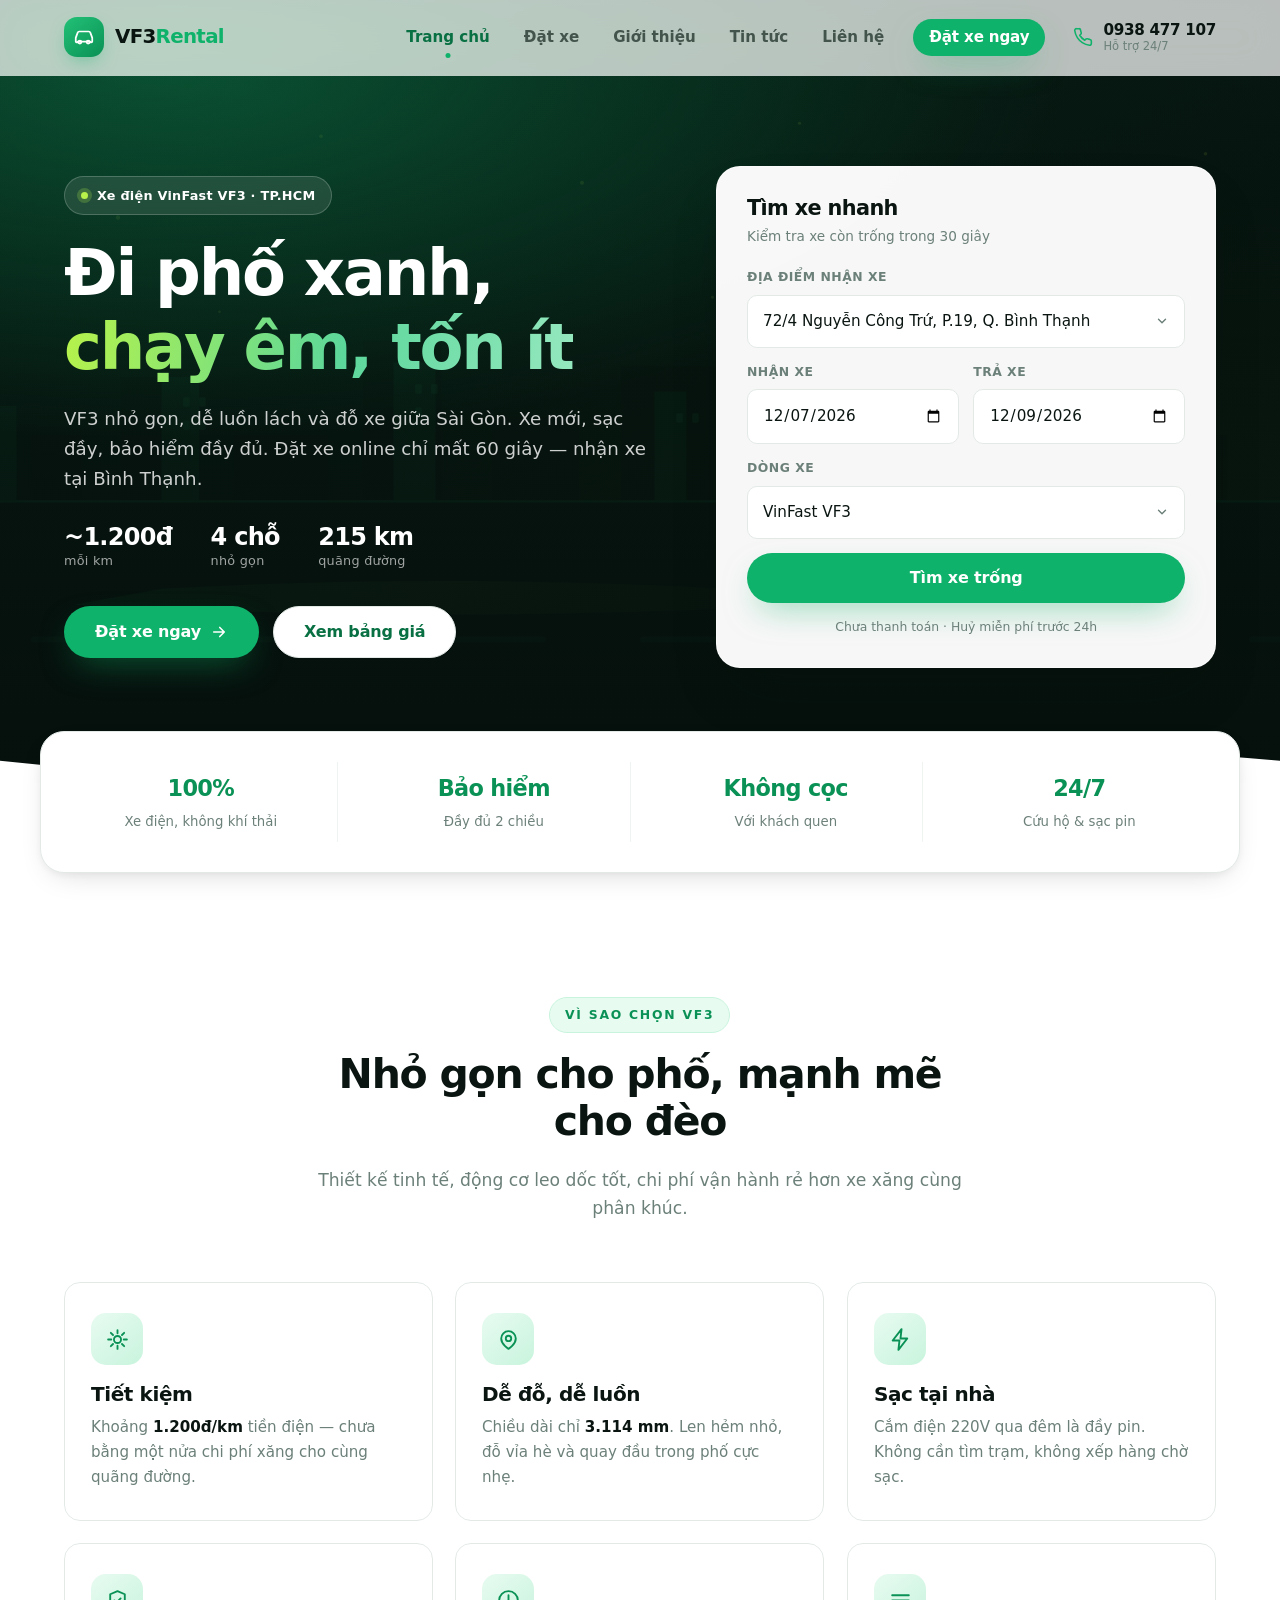
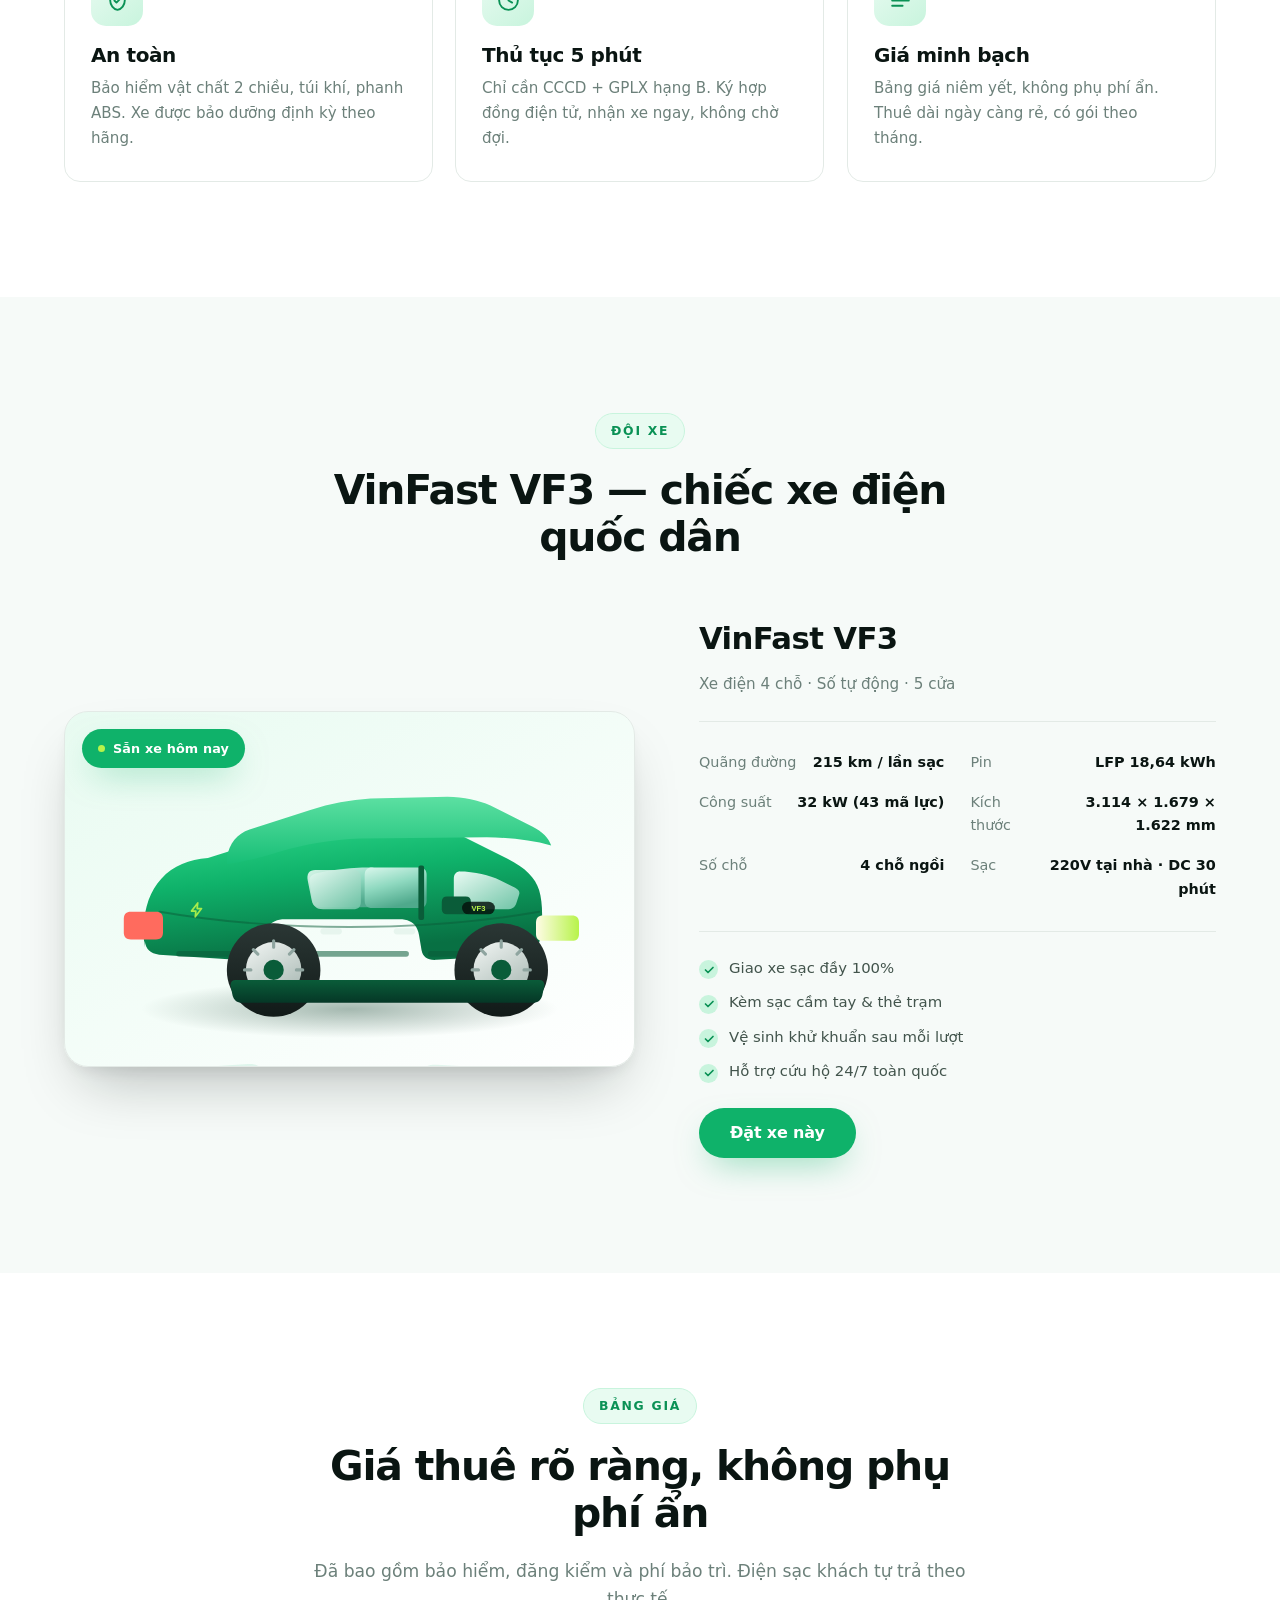
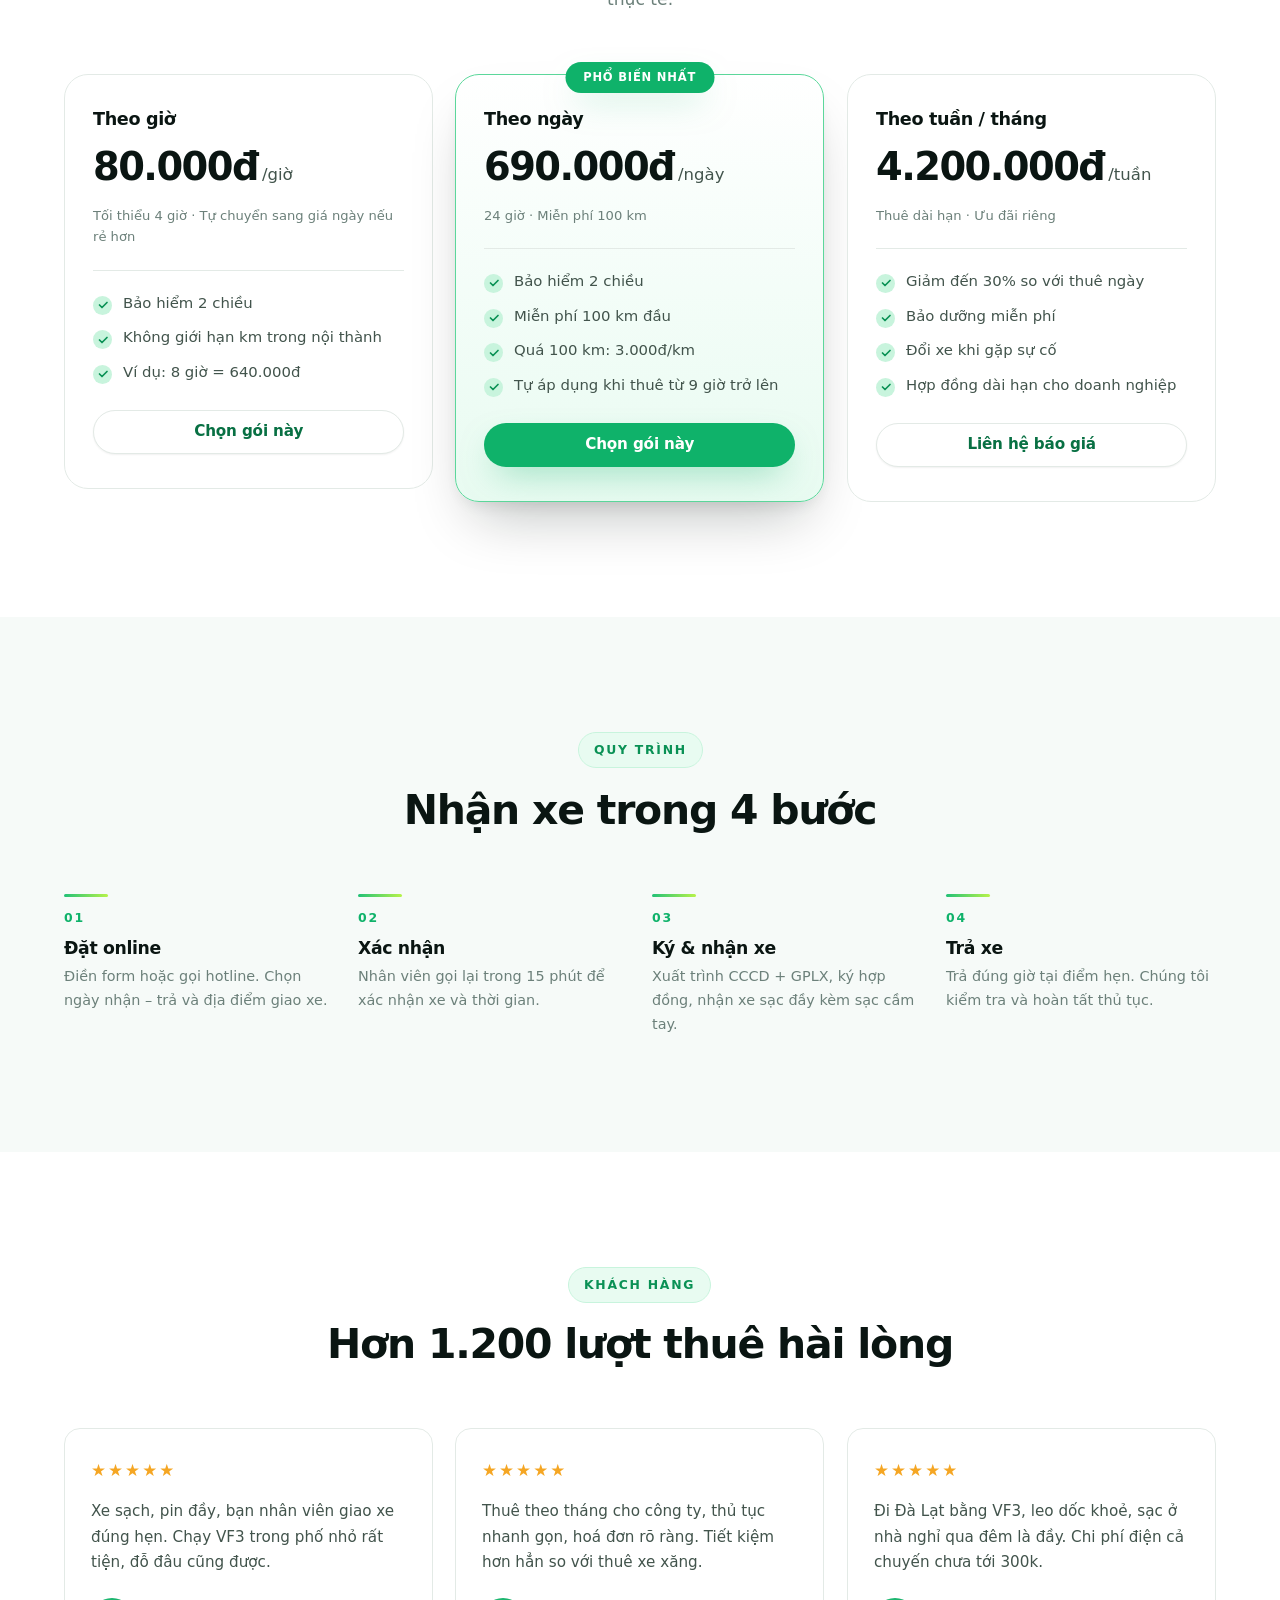
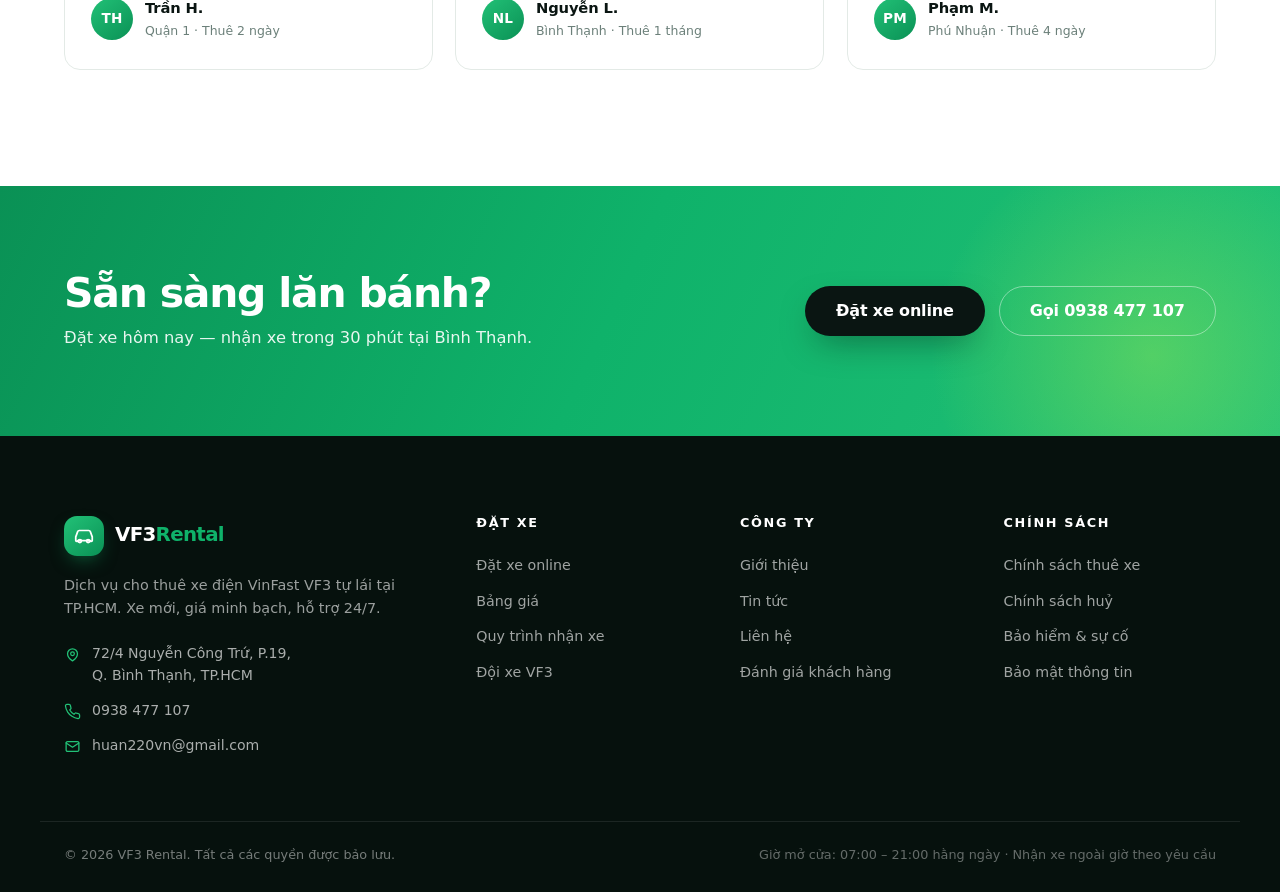
==== commit 8af1a60a: "Sua loi tinh gia: them o gio nhan/tra, chan tran gia ngay, cap nhat tai lieu" ====
--- a/index.html
+++ b/index.html
@@ -253,11 +253,11 @@
       <article class="price-card reveal">
         <h3>Theo giờ</h3>
         <p class="price"><span>80.000đ</span>/giờ</p>
-        <p class="price-note">Tối thiểu 4 giờ · Nội thành TP.HCM</p>
+        <p class="price-note">Tối thiểu 4 giờ · Tự chuyển sang giá ngày nếu rẻ hơn</p>
         <ul class="ticks">
           <li>Bảo hiểm 2 chiều</li>
           <li>Không giới hạn km trong nội thành</li>
-          <li>Giao xe trong 5 km</li>
+          <li>Ví dụ: 8 giờ = 640.000đ</li>
         </ul>
         <a href="dat-xe.html" class="btn btn-ghost btn-block">Chọn gói này</a>
       </article>
@@ -271,7 +271,7 @@
           <li>Bảo hiểm 2 chiều</li>
           <li>Miễn phí 100 km đầu</li>
           <li>Quá 100 km: 3.000đ/km</li>
-          <li>Giao xe miễn phí nội thành</li>
+          <li>Tự áp dụng khi thuê từ 9 giờ trở lên</li>
         </ul>
         <a href="dat-xe.html" class="btn btn-primary btn-block">Chọn gói này</a>
       </article>
